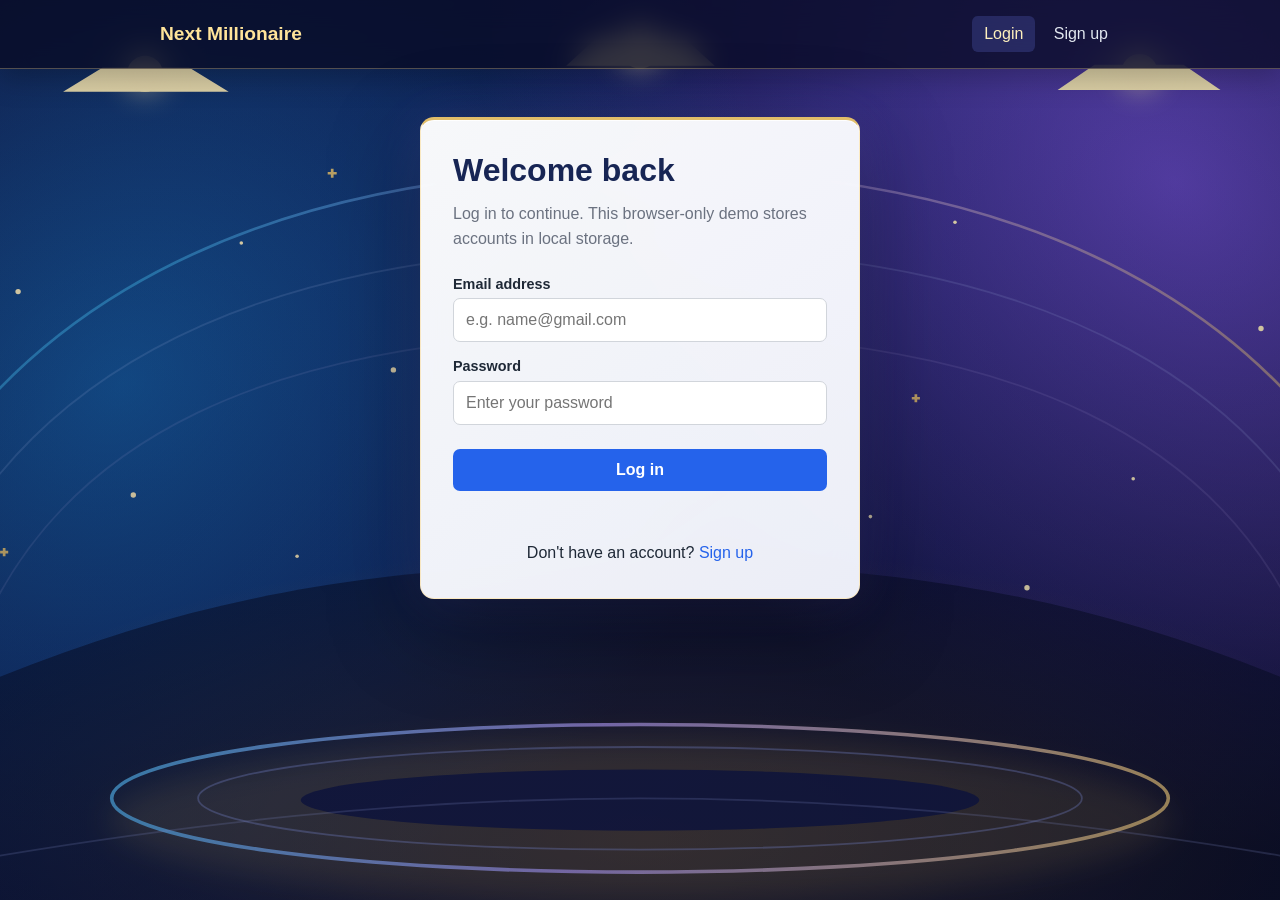
==== index.html @ 62dad1a6 "Add Next Millionaire game source Co-authored-by: Copilot <223556219+Copilot@users.noreply.github.com" ====
<!DOCTYPE html>
<html lang="en">
<head>
	<meta charset="UTF-8">
	<meta name="viewport" content="width=device-width, initial-scale=1">
	<title>Home | Next Millionaire</title>
	<!-- Shared styles define the show theme, responsive layout, and dashboard cards. -->
	<link rel="stylesheet" href="css/styles.css">
</head>
<body class="lobby-page">
	<!-- JavaScript hides login links and reveals Log out after finding a signed-in account. -->
	<header class="site-header">
		<a class="site-name" href="index.html">Next Millionaire</a>
		<nav aria-label="Main navigation">
			<a href="index.html" aria-current="page">Home</a>
			<a href="html/game.html">Game</a>
			<a href="html/leaderboard.html">Leaderboard</a>
			<a href="html/login.html" data-auth-link>Login</a>
			<a href="html/signup.html" data-auth-link>Sign up</a>
			<a href="#" id="home-logout" hidden>Log out</a>
		</nav>
	</header>
	<main>
		<!-- The lobby welcomes the player and links directly to the quiz and rankings. -->
		<section class="lobby-hero">
			<div class="lobby-copy">
				<p class="lobby-eyebrow">
					<span class="status-light"></span>
					YOUR STAGE IS READY
				</p>
				<h1 id="home-welcome">Welcome to the show!</h1>
				<p
					id="home-message"
					class="form-message is-error"
					role="status"
					aria-live="polite"
					hidden
				></p>
				<p class="lobby-description">
					The lights are on, the questions are waiting, and your million-rupee moment could be one game away.
				</p>
				<div class="actions lobby-actions">
					<a class="button lobby-play-button" href="html/game.html">
						<span aria-hidden="true">▶</span>
						Take the hot seat
					</a>
					<a class="button button-secondary lobby-board-button" href="html/leaderboard.html">
						See the leaderboard
					</a>
				</div>
				<p class="lobby-note">
					15 questions <span>·</span> 3 lifelines <span>·</span> ₹1 crore top prize
				</p>
			</div>
			<div class="lobby-art">
				<!-- Original SVG artwork keeps the trophy crisp at desktop and mobile sizes. -->
				<img src="images/welcome-trophy.svg" alt="A golden winner's trophy on a quiz-show stage">
				<div class="trophy-caption">
					<span>YOUR BIG MOMENT</span>
					<strong>Starts here</strong>
				</div>
			</div>
		</section>

		<!-- js/index.js fills these placeholders from this browser's saved accounts and scores. -->
		<section class="player-dashboard" aria-label="Your player stats">
			<div class="dashboard-heading">
				<div>
					<p class="lobby-eyebrow">CONTESTANT DASHBOARD</p>
					<h2>Your journey so far</h2>
				</div>
				<span class="local-ranking-note">Rankings saved on this browser</span>
			</div>
			<div class="player-stats">
				<article class="player-stat">
					<span class="stat-icon" aria-hidden="true">₹</span>
					<div>
						<span class="stat-label">Your best prize</span>
						<strong id="home-best-prize">Loading…</strong>
					</div>
				</article>
				<article class="player-stat">
					<span class="stat-icon rank-icon" aria-hidden="true">#</span>
					<div>
						<span class="stat-label">Your current rank</span>
						<strong id="home-player-rank">Loading…</strong>
					</div>
				</article>
				<article class="player-stat">
					<span class="stat-icon players-icon" aria-hidden="true">♙</span>
					<div>
						<span class="stat-label">Players on this browser</span>
						<strong id="home-player-count">Loading…</strong>
					</div>
				</article>
			</div>
			<p id="home-prize-message" class="dashboard-message" role="status" aria-live="polite"></p>
		</section>
	</main>
	<!-- Load the home-page script after its elements so it can update the greeting and stats. -->
	<script src="js/index.js"></script>
</body>
</html>
---- css/styles.css ----
/* ==========================================================================
   Global defaults and shared page foundation
   ========================================================================== */
/* Base page defaults make layouts predictable across browsers and screen sizes. */
* {
	box-sizing: border-box;
}

/* Shared pages use the original studio artwork with a dark overlay for contrast. */
body {
	margin: 0;
	min-height: 100vh;
	background-color: #080b25;
	background-image:
		linear-gradient(180deg, rgb(6 8 32 / 13%), rgb(8 11 37 / 30%)),
		url("../images/site-background.svg");
	background-attachment: fixed;
	background-position: center;
	background-size: cover;
	color: #1f2937;
	font-family: Arial, sans-serif;
}

/* ==========================================================================
   Shared navigation and layout
   ========================================================================== */
/* The same header and navigation appear on every page. */
.site-header {
	display: flex;
	align-items: center;
	justify-content: space-between;
	gap: 1rem;
	padding: 1rem max(1.25rem, calc((100% - 960px) / 2));
	border-bottom: 1px solid rgb(255 220 148 / 30%);
	background: rgb(8 11 37 / 78%);
	box-shadow: 0 8px 30px rgb(0 0 0 / 25%);
	backdrop-filter: blur(14px);
}

.site-name {
	color: #ffe49a;
	font-size: 1.2rem;
	font-weight: 700;
	text-decoration: none;
	white-space: nowrap;
}

nav {
	display: flex;
	flex-wrap: wrap;
	gap: 0.4rem;
}

nav a {
	padding: 0.55rem 0.75rem;
	border-radius: 6px;
	color: #e2e8f0;
	text-decoration: none;
}

nav a:hover,
nav a:focus-visible,
nav a[aria-current="page"] {
	background: rgb(118 135 255 / 20%);
	color: #fff0bd;
}

main {
	width: min(100% - 2rem, 720px);
	margin: 3rem auto;
}

/* ==========================================================================
   Shared cards, buttons, and page content
   ========================================================================== */
/* Shared content panels use a bright glass effect over the darker background. */
.card {
	padding: 2rem;
	border-radius: 14px;
	border: 1px solid rgb(255 223 151 / 56%);
	background:
		linear-gradient(145deg, rgb(255 255 255 / 97%), rgb(245 247 255 / 96%));
	box-shadow:
		0 26px 90px rgb(0 0 0 / 38%),
		0 0 52px rgb(143 132 255 / 16%),
		inset 0 1px rgb(255 255 255 / 95%);
	backdrop-filter: blur(16px);
}

.card h1,
.card h2 {
	color: #172554;
}

h1 {
	margin: 0 0 0.75rem;
	font-size: 2rem;
}

p {
	line-height: 1.6;
}

.actions {
	display: flex;
	flex-wrap: wrap;
	gap: 0.75rem;
	margin-top: 1.5rem;
}

.button,
button {
	display: inline-block;
	padding: 0.75rem 1rem;
	border: 0;
	border-radius: 7px;
	background: #2563eb;
	color: #fff;
	font: inherit;
	font-weight: 700;
	text-align: center;
	text-decoration: none;
	cursor: pointer;
}

.button:hover,
button:not(:disabled):hover {
	background: #1d4ed8;
}

.button-secondary {
	background: #e7e9f2;
	color: #1f2937;
}

.button-secondary:hover {
	background: #d1d5db;
}

/* ==========================================================================
   Account forms and shared feedback
   ========================================================================== */
/* Login and registration use the same centred card and accessible form controls. */
.form-card {
	width: min(100%, 440px);
	margin: 0 auto;
	border-top: 3px solid #e1bd69;
}

.intro {
	margin: 0 0 1.5rem;
	color: #6b7280;
}

label {
	display: block;
	margin: 1rem 0 0.4rem;
	font-size: 0.9rem;
	font-weight: 600;
}

input {
	width: 100%;
	padding: 0.75rem;
	border: 1px solid #d1d5db;
	border-radius: 7px;
	font: inherit;
}

input:focus {
	outline: 2px solid #93c5fd;
	border-color: #2563eb;
}

form button {
	width: 100%;
	margin-top: 1.5rem;
}

button:disabled {
	background: #9ca3af;
	cursor: not-allowed;
}

[hidden] {
	display: none !important;
}

.form-message {
	min-height: 1.5em;
	margin: 0.75rem 0 0;
	font-size: 0.9rem;
}

.form-message.is-error {
	color: #b91c1c;
}

.form-message.is-success {
	color: #15803d;
}

/* ==========================================================================
   Leaderboards and player rankings
   ========================================================================== */
/* Ranked rows separate position, display name, and saved prize for quick scanning. */
.leaderboard-list {
	display: grid;
	gap: 0.45rem;
	padding: 0;
	list-style: none;
}

.leaderboard-list li {
	display: grid;
	grid-template-columns: 3.5rem minmax(0, 1fr) auto;
	align-items: center;
	gap: 0.75rem;
	padding: 0.85rem 1rem;
	border: 1px solid #e5e7eb;
	border-radius: 9px;
	background: #f9fafb;
	font-variant-numeric: tabular-nums;
}

.leaderboard-list li.is-current-player {
	border-color: #d6aa4a;
	background: #fffbeb;
	box-shadow: inset 4px 0 #d6aa4a;
}

.leaderboard-rank {
	color: #6b7280;
	font-weight: 800;
}

.leaderboard-player {
	min-width: 0;
	overflow-wrap: anywhere;
	font-weight: 700;
}

.leaderboard-score {
	color: #1d4ed8;
	font-weight: 800;
	white-space: nowrap;
}

.rank-widget {
	padding-bottom: 1rem;
	border-bottom: 1px solid rgb(233 204 128 / 26%);
}

.rank-status {
	margin: 0.6rem 0;
	color: #ffe49a;
	font-size: 0.88rem;
	font-weight: 800;
	line-height: 1.5;
}

.mini-ranking {
	display: grid;
	gap: 0.35rem;
	margin: 0.6rem 0;
	padding: 0;
	list-style: none;
}

.mini-ranking li {
	display: grid;
	grid-template-columns: 2rem minmax(0, 1fr) auto;
	align-items: center;
	gap: 0.3rem;
	padding: 0.4rem 0.45rem;
	border: 1px solid transparent;
	border-radius: 6px;
	color: #dbeafe;
	font-size: 0.75rem;
}

.mini-ranking li.is-current-player {
	border-color: rgb(255 228 154 / 72%);
	background: rgb(233 204 128 / 17%);
	color: #fff0bd;
	font-weight: 800;
}

.mini-ranking-position {
	color: #ffe49a;
	font-weight: 800;
}

.mini-ranking-name {
	overflow: hidden;
	text-overflow: ellipsis;
	white-space: nowrap;
}

.mini-ranking-score {
	font-variant-numeric: tabular-nums;
	white-space: nowrap;
}

.ranking-link {
	display: inline-block;
	margin-top: 0.3rem;
	color: #2563eb;
	font-size: 0.82rem;
	text-decoration: underline;
	text-underline-offset: 3px;
}

.ranking-link:hover {
	color: #1d4ed8;
}

.player-count {
	margin: 0.5rem 0;
	font-weight: 700;
}

.form-links {
	margin-bottom: 0;
	text-align: center;
}

.form-links a {
	color: #2563eb;
	text-decoration: none;
}

.form-links a:hover {
	text-decoration: underline;
}

/* ==========================================================================
   Signed-in home page and player dashboard
   ========================================================================== */
/* Signed-in landing page: hero actions, trophy, and local player statistics. */
.lobby-page main {
	width: min(100% - 2rem, 1120px);
	margin: clamp(1.5rem, 5vw, 4rem) auto;
}

.lobby-hero {
	position: relative;
	display: grid;
	min-height: 390px;
	grid-template-columns: minmax(0, 1.05fr) minmax(280px, 0.95fr);
	align-items: center;
	overflow: hidden;
	padding: clamp(1.5rem, 5vw, 3.5rem);
	border: 1px solid rgb(255 222 151 / 58%);
	border-radius: 22px;
	background:
		radial-gradient(ellipse at 79% 41%, rgb(116 101 255 / 32%), transparent 38%),
		linear-gradient(115deg, rgb(7 12 43 / 98%), rgb(18 26 83 / 95%) 59%, rgb(33 27 94 / 94%));
	box-shadow: 0 28px 90px rgb(0 0 0 / 42%), inset 0 1px rgb(255 255 255 / 12%);
	color: #f8fafc;
}

.lobby-hero::before,
.lobby-hero::after {
	position: absolute;
	z-index: 0;
	border: 1px solid rgb(191 202 255 / 14%);
	border-radius: 50%;
	content: "";
	pointer-events: none;
}

.lobby-hero::before {
	top: -310px;
	right: -80px;
	width: 760px;
	height: 760px;
}

.lobby-hero::after {
	top: -255px;
	right: -25px;
	width: 650px;
	height: 650px;
}

.lobby-copy,
.lobby-art {
	position: relative;
	z-index: 1;
}

.lobby-copy {
	max-width: 610px;
}

.lobby-eyebrow {
	display: flex;
	align-items: center;
	gap: 0.55rem;
	margin: 0 0 1rem;
	color: #ffdf91;
	font-size: 0.75rem;
	font-weight: 800;
	letter-spacing: 0.16em;
}

.status-light {
	width: 0.55rem;
	height: 0.55rem;
	border-radius: 50%;
	background: #70f0ba;
	box-shadow: 0 0 14px rgb(112 240 186 / 80%);
}

.lobby-hero h1 {
	max-width: 590px;
	margin: 0;
	color: #fff;
	font-size: clamp(2.2rem, 5.4vw, 4.35rem);
	letter-spacing: -0.045em;
	line-height: 1.02;
	text-shadow: 0 4px 26px rgb(118 135 255 / 42%);
}

.lobby-description {
	max-width: 500px;
	margin: 1.15rem 0 0;
	color: #d6def8;
	font-size: 1.08rem;
	line-height: 1.7;
}

.lobby-actions {
	margin-top: 1.65rem;
}

.lobby-play-button {
	display: inline-flex;
	align-items: center;
	gap: 0.65rem;
	padding: 0.9rem 1.2rem;
	border: 1px solid #ffe8a8;
	background: linear-gradient(135deg, #f6d474, #dc9c35);
	box-shadow: 0 8px 24px rgb(222 166 65 / 24%);
	color: #241a41;
}

.lobby-play-button:hover,
.lobby-play-button:focus-visible {
	background: linear-gradient(135deg, #ffe9a0, #e9b74d);
	color: #241a41;
	transform: translateY(-1px);
}

.lobby-board-button {
	border: 1px solid rgb(218 226 255 / 32%);
	background: rgb(255 255 255 / 9%);
	color: #f8fafc;
}

.lobby-board-button:hover,
.lobby-board-button:focus-visible {
	background: rgb(255 255 255 / 17%);
	color: #fff;
}

.lobby-note {
	margin: 1.1rem 0 0;
	color: #b7c4e9;
	font-size: 0.82rem;
}

.lobby-note span {
	padding: 0 0.35rem;
	color: #f5ce71;
}

.lobby-art {
	display: grid;
	min-height: 330px;
	place-items: center;
}

.lobby-art::before {
	position: absolute;
	width: min(90%, 360px);
	aspect-ratio: 1;
	border: 1px solid rgb(249 217 133 / 33%);
	border-radius: 50%;
	box-shadow: 0 0 35px rgb(127 124 255 / 25%), inset 0 0 42px rgb(127 124 255 / 16%);
	content: "";
}

.lobby-art img {
	position: relative;
	width: min(100%, 440px);
	filter: drop-shadow(0 24px 30px rgb(0 0 0 / 32%));
	animation: trophy-float 5s ease-in-out infinite;
}

.trophy-caption {
	position: absolute;
	right: 0;
	bottom: 5%;
	display: grid;
	gap: 0.2rem;
	padding: 0.65rem 0.9rem;
	border: 1px solid rgb(255 230 163 / 42%);
	border-radius: 10px;
	background: rgb(8 13 44 / 72%);
	box-shadow: 0 8px 25px rgb(0 0 0 / 24%);
	text-align: right;
	backdrop-filter: blur(8px);
}

.trophy-caption span {
	color: #ffdf91;
	font-size: 0.65rem;
	font-weight: 800;
	letter-spacing: 0.12em;
}

.trophy-caption strong {
	color: #fff;
	font-size: 1rem;
}

.player-dashboard {
	margin-top: 1.25rem;
	padding: clamp(1.2rem, 3.5vw, 2rem);
	border: 1px solid rgb(255 255 255 / 16%);
	border-radius: 18px;
	background: linear-gradient(145deg, rgb(10 15 48 / 94%), rgb(17 23 67 / 91%));
	box-shadow: 0 18px 55px rgb(0 0 0 / 28%);
	color: #f8fafc;
}

.dashboard-heading {
	display: flex;
	align-items: flex-end;
	justify-content: space-between;
	gap: 1rem;
	margin-bottom: 1rem;
}

.dashboard-heading .lobby-eyebrow {
	margin-bottom: 0.35rem;
}

.dashboard-heading h2 {
	margin: 0;
	color: #fff;
	font-size: clamp(1.25rem, 3vw, 1.7rem);
}

.local-ranking-note {
	color: #aeb9dd;
	font-size: 0.78rem;
	text-align: right;
}

.player-stats {
	display: grid;
	grid-template-columns: repeat(3, minmax(0, 1fr));
	gap: 0.8rem;
}

.player-stat {
	display: flex;
	min-height: 86px;
	align-items: center;
	gap: 0.8rem;
	padding: 1rem;
	border: 1px solid rgb(198 206 255 / 17%);
	border-radius: 12px;
	background: linear-gradient(130deg, rgb(255 255 255 / 8%), rgb(255 255 255 / 3%));
}

.stat-icon {
	display: grid;
	width: 2.65rem;
	height: 2.65rem;
	flex: 0 0 2.65rem;
	place-items: center;
	border: 1px solid rgb(255 221 145 / 43%);
	border-radius: 11px;
	background: rgb(255 221 145 / 12%);
	color: #ffe19a;
	font-size: 1.25rem;
	font-weight: 800;
}

.rank-icon {
	border-color: rgb(173 157 255 / 48%);
	background: rgb(173 157 255 / 14%);
	color: #c9bcff;
}

.players-icon {
	border-color: rgb(98 209 255 / 40%);
	background: rgb(98 209 255 / 11%);
	color: #9ce4ff;
}

.player-stat div {
	display: grid;
	min-width: 0;
	gap: 0.25rem;
}

.stat-label {
	color: #b7c4e9;
	font-size: 0.78rem;
}

.player-stat strong {
	overflow: hidden;
	color: #fff;
	font-size: clamp(1rem, 2vw, 1.35rem);
	text-overflow: ellipsis;
	white-space: nowrap;
}

.dashboard-message {
	min-height: 1.5rem;
	margin: 0.9rem 0 0;
	color: #ffdf91;
	font-size: 0.9rem;
}

.lobby-page .form-message.is-error {
	color: #fecaca;
}

@keyframes trophy-float {
	0%, 100% {
		transform: translateY(0);
	}
	50% {
		transform: translateY(-9px);
	}
}

/* ==========================================================================
   Quiz layout, controls, and prize ladder
   ========================================================================== */
/* Quiz layout: answer grid, lifelines, rank panel, and prize ladder. */
.game-main {
	width: min(100% - 2rem, 1040px);
}

.game-card {
	padding: clamp(1.25rem, 4vw, 2.5rem);
}

.game-heading {
	max-width: 700px;
	margin-bottom: 2rem;
}

.game-heading h1 {
	color: #172554;
}

.eyebrow {
	margin: 0 0 0.5rem;
	color: #b7791f;
	font-size: 0.78rem;
	font-weight: 800;
	letter-spacing: 0.14em;
}

.game-intro {
	max-width: 700px;
	padding: 1.5rem;
	border: 1px solid #dbeafe;
	border-radius: 12px;
	background: linear-gradient(135deg, #f8fbff, #eff6ff);
}

.game-rules {
	padding-left: 1.25rem;
	color: #4b5563;
	line-height: 1.8;
}

.quiz-layout {
	display: grid;
	grid-template-columns: minmax(0, 1fr) 245px;
	align-items: start;
	gap: 1.5rem;
}

.quiz-main {
	min-width: 0;
}

.quiz-topline {
	display: flex;
	flex-wrap: wrap;
	justify-content: space-between;
	gap: 0.5rem;
}

.quiz-badge {
	margin: 0;
	padding: 0.45rem 0.7rem;
	border-radius: 999px;
	background: #eff6ff;
	color: #1e3a8a;
	font-size: 0.88rem;
	font-weight: 700;
}

.player-greeting {
	margin: 1rem 0 0.4rem;
	color: #6b7280;
	font-size: 0.9rem;
}

.question-text {
	min-height: 3.2em;
	margin: 0 0 1rem;
	color: #172554;
	font-size: clamp(1.25rem, 3vw, 1.65rem);
	line-height: 1.35;
}

.answer-options {
	display: grid;
	grid-template-columns: repeat(2, minmax(0, 1fr));
	gap: 0.7rem;
}

.answer-option {
	display: flex;
	min-height: 58px;
	align-items: center;
	gap: 0.75rem;
	padding: 0.7rem;
	border: 1px solid #cbd5e1;
	background: #fff;
	color: #1f2937;
	text-align: left;
}

.answer-option:not(:disabled):hover {
	border-color: #2563eb;
	background: #eff6ff;
}

.answer-letter {
	display: grid;
	width: 2rem;
	height: 2rem;
	flex: 0 0 2rem;
	place-items: center;
	border-radius: 50%;
	background: #eff6ff;
	color: #1d4ed8;
}

.answer-text {
	line-height: 1.35;
}

.answer-option.is-correct {
	border-color: #15803d;
	background: #f0fdf4;
	color: #166534;
}

.answer-option.is-incorrect {
	border-color: #b91c1c;
	background: #fef2f2;
	color: #991b1b;
}

.answer-option:disabled {
	cursor: default;
}

.game-message {
	min-height: 1.5rem;
	margin: 0.75rem 0 0;
	font-weight: 700;
}

.lifeline-area {
	margin-top: 1.5rem;
	padding-top: 1rem;
	border-top: 1px solid #e5e7eb;
}

.lifeline-area h3 {
	margin: 0 0 0.75rem;
	font-size: 1rem;
}

.lifeline-buttons {
	display: flex;
	flex-wrap: wrap;
	gap: 0.5rem;
}

.lifeline-button {
	padding: 0.6rem 0.75rem;
	background: #312e81;
	font-size: 0.88rem;
}

.lifeline-button:not(:disabled):hover {
	background: #4338ca;
}

.lifeline-button:disabled {
	background: #9ca3af;
	cursor: not-allowed;
}

.lifeline-message {
	min-height: 1.5rem;
	margin: 0.65rem 0 0;
	color: #4338ca;
	font-size: 0.9rem;
}

.quit-button {
	margin-top: 1rem;
	background: #e5e7eb;
	color: #374151;
}

.quit-button:not(:disabled):hover {
	background: #d1d5db;
}

.ladder-panel {
	padding: 1rem;
	border: 1px solid #e5e7eb;
	border-radius: 12px;
	background: #f8fafc;
}

.ladder-panel h2 {
	margin: 0;
	color: #172554;
	font-size: 1.15rem;
}

.ladder-legend {
	margin: 0.4rem 0 0.75rem;
	color: #6b7280;
	font-size: 0.78rem;
}

.prize-ladder {
	display: flex;
	flex-direction: column;
	gap: 0.2rem;
	margin: 0;
	padding: 0;
	list-style: none;
}

.prize-ladder li {
	padding: 0.27rem 0.5rem;
	border-radius: 5px;
	color: #4b5563;
	font-size: 0.85rem;
	font-variant-numeric: tabular-nums;
	text-align: right;
}

.prize-ladder li.is-milestone {
	color: #92400e;
	font-weight: 700;
}

.prize-ladder li.is-current {
	background: #1d4ed8;
	color: #fff;
	font-weight: 800;
}

.game-result {
	max-width: 680px;
	padding: clamp(1.25rem, 4vw, 2rem);
	border: 1px solid #dbeafe;
	border-radius: 12px;
	background: #f8fbff;
}

.game-result h2 {
	margin: 0 0 0.75rem;
	color: #172554;
	font-size: clamp(1.5rem, 4vw, 2rem);
}

.game-result .form-message.is-error,
.game-intro .form-message.is-error {
	color: #b91c1c;
}

/* ==========================================================================
   Quiz-show theme overrides
   ========================================================================== */
/* The quiz overrides the shared background with its own illustrated studio scene. */
.quiz-show-page {
	background-color: #070b23;
	background-image:
		linear-gradient(180deg, rgb(5 8 27 / 50%), rgb(5 8 27 / 28%) 48%, rgb(5 8 27 / 72%)),
		url("../images/quiz-show-studio.svg");
	background-attachment: fixed;
	background-position: center;
	background-size: cover;
	color: #f8fafc;
}

.quiz-show-page .site-header {
	border-bottom: 1px solid rgb(255 222 151 / 26%);
	background: rgb(5 8 31 / 88%);
	box-shadow: 0 8px 30px rgb(0 0 0 / 24%);
	backdrop-filter: blur(14px);
}

.quiz-show-page .site-name {
	color: #ffe4a0;
}

.quiz-show-page nav a {
	color: #e2e8f0;
}

.quiz-show-page nav a:hover,
.quiz-show-page nav a:focus-visible,
.quiz-show-page nav a[aria-current="page"] {
	background: rgb(118 135 255 / 20%);
	color: #fff0bd;
}

.quiz-show-page .game-card {
	overflow: hidden;
	border: 1px solid rgb(233 204 128 / 54%);
	background:
		radial-gradient(ellipse at 50% 0, rgb(72 86 185 / 25%), transparent 54%),
		linear-gradient(145deg, rgb(8 14 49 / 96%), rgb(10 16 57 / 92%));
	box-shadow: 0 28px 80px rgb(0 0 0 / 44%), inset 0 0 44px rgb(84 116 255 / 7%);
	color: #f8fafc;
}

.quiz-show-page .game-heading h1,
.quiz-show-page .game-result h2,
.quiz-show-page .ladder-panel h2,
.quiz-show-page .rank-widget h2 {
	color: #fff0bd;
}

.quiz-show-page .game-heading .intro,
.quiz-show-page .game-rules,
.quiz-show-page .player-greeting,
.quiz-show-page .ladder-legend {
	color: #cbd5e1;
}

.quiz-show-page .game-intro,
.quiz-show-page .game-result {
	border-color: rgb(118 135 255 / 40%);
	background: linear-gradient(140deg, rgb(23 34 96 / 88%), rgb(10 17 57 / 93%));
	color: #f8fafc;
}

.sound-control {
	display: flex;
	align-items: center;
	justify-content: flex-end;
	gap: 0.8rem;
	margin-bottom: 1.5rem;
}

.sound-control button {
	min-width: 105px;
	padding: 0.55rem 0.8rem;
	border: 1px solid #eed48d;
	background: #202e73;
	color: #fff0bd;
}

.sound-control button:hover {
	background: #334492;
}

.sound-control span {
	color: #cbd5e1;
	font-size: 0.8rem;
}

.sound-control span.is-error {
	color: #fecaca;
}

.quiz-show-page .eyebrow {
	color: #f4cf75;
}

.quiz-show-page .quiz-badge {
	border: 1px solid rgb(183 196 255 / 32%);
	background: rgb(80 91 173 / 35%);
	color: #f7e6aa;
}

.quiz-show-page .question-text {
	color: #fff;
	text-shadow: 0 2px 18px rgb(100 149 255 / 28%);
}

.quiz-show-page .answer-option {
	border: 1px solid rgb(193 202 255 / 42%);
	background: linear-gradient(110deg, rgb(22 36 102 / 96%), rgb(13 23 73 / 96%));
	color: #fff;
}

.quiz-show-page .answer-option:not(:disabled):hover {
	border-color: #ffe49a;
	background: linear-gradient(110deg, rgb(46 66 151 / 98%), rgb(23 38 108 / 98%));
}

.quiz-show-page .answer-letter {
	background: rgb(233 204 128 / 16%);
	color: #ffe49a;
}

.quiz-show-page .answer-option.is-correct {
	border-color: #86efac;
	background: linear-gradient(110deg, #166534, #14532d);
	color: #fff;
}

.quiz-show-page .answer-option.is-incorrect {
	border-color: #fca5a5;
	background: linear-gradient(110deg, #991b1b, #7f1d1d);
	color: #fff;
}

.quiz-show-page .lifeline-area {
	border-color: rgb(193 202 255 / 24%);
}

.quiz-show-page .lifeline-area h3 {
	color: #fff0bd;
}

.quiz-show-page .lifeline-button {
	border: 1px solid rgb(193 202 255 / 42%);
	background: #25347f;
}

.quiz-show-page .lifeline-button:not(:disabled):hover {
	background: #394da9;
}

.quiz-show-page .lifeline-message {
	color: #d9c5ff;
}

.quiz-show-page .quit-button {
	background: rgb(226 232 240 / 13%);
	color: #e2e8f0;
}

.quiz-show-page .quit-button:not(:disabled):hover {
	background: rgb(226 232 240 / 23%);
}

.quiz-show-page .ladder-panel {
	border-color: rgb(233 204 128 / 34%);
	background: rgb(6 11 39 / 76%);
}

.quiz-show-page .prize-ladder li {
	color: #cbd5e1;
}

.quiz-show-page .prize-ladder li.is-milestone {
	color: #ffe49a;
}

.quiz-show-page .prize-ladder li.is-current {
	background: linear-gradient(90deg, #b9852d, #edcf77);
	color: #1b1640;
	box-shadow: 0 0 16px rgb(237 207 119 / 24%);
}

.quiz-show-page .game-message,
.quiz-show-page .form-message {
	color: #dbeafe;
}

.quiz-show-page .form-message.is-error {
	color: #fecaca;
}

@media (max-width: 640px) {
	/* On phones, stack the navigation and quiz columns and prevent fixed backgrounds. */
	body {
		background-attachment: scroll;
	}

	.site-header {
		align-items: flex-start;
		flex-direction: column;
		padding: 1rem;
	}

	.prize-widget {
		padding-top: 1rem;
	}

	main {
		margin: 1.5rem auto;
	}

	.card {
		padding: 1.5rem;
	}

	.lobby-page main {
		width: min(100% - 1.25rem, 1120px);
		margin: 1rem auto;
	}

	.lobby-hero {
		grid-template-columns: 1fr;
		padding: 1.4rem;
	}

	.lobby-art {
		min-height: 230px;
		margin-top: 0.5rem;
	}

	.lobby-art img {
		width: min(82%, 300px);
	}

	.trophy-caption {
		right: 0;
		bottom: 0;
	}

	.dashboard-heading {
		align-items: flex-start;
		flex-direction: column;
		gap: 0.3rem;
	}

	.local-ranking-note {
		text-align: left;
	}

	.player-stats {
		grid-template-columns: 1fr;
	}

	.quiz-layout {
		grid-template-columns: 1fr;
	}

	.answer-options {
		grid-template-columns: 1fr;
	}

	.prize-ladder {
		display: grid;
		grid-template-columns: repeat(2, minmax(0, 1fr));
	}

	.prize-ladder li {
		text-align: left;
	}

	.quiz-show-page .ladder-panel {
		display: grid;
		grid-template-columns: 1fr;
		align-items: start;
		gap: 0;
	}

	.rank-widget {
		padding-right: 0;
		padding-bottom: 1rem;
		border-right: 0;
		border-bottom: 1px solid rgb(233 204 128 / 26%);
	}

	.sound-control {
		align-items: flex-end;
		flex-direction: column;
		gap: 0.4rem;
	}
}

@media (prefers-reduced-motion: reduce) {
	/* Respect the operating system setting for players who prefer less animation. */
	*,
	*::before,
	*::after {
		scroll-behavior: auto !important;
		animation-duration: 0.01ms !important;
		animation-iteration-count: 1 !important;
		transition-duration: 0.01ms !important;
	}
	.lobby-art img {
		animation: none;
	}
}
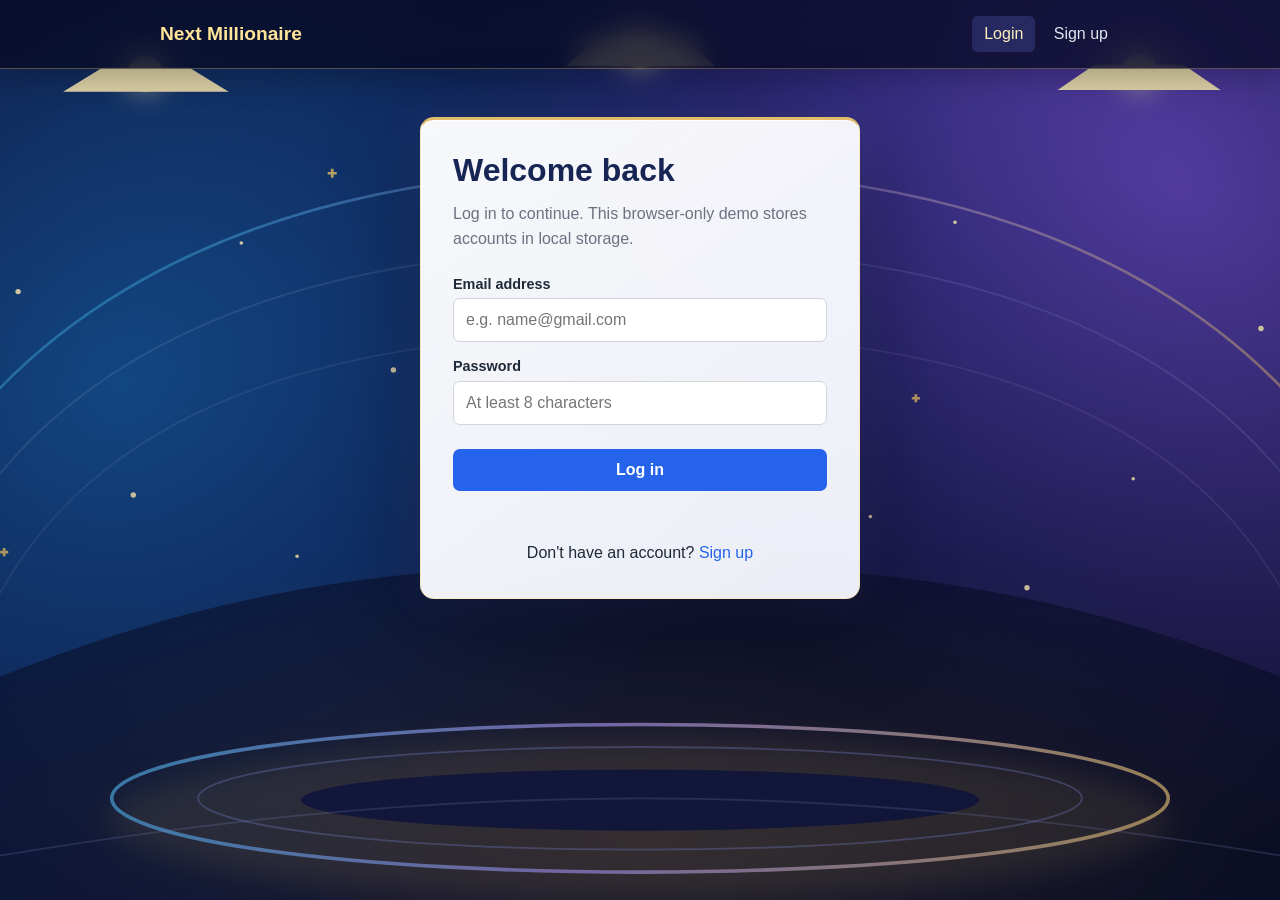
==== commit 88c1d167: "Organize project code and documentation Document the project layout, local setup, question format, g" ====
--- a/index.html
+++ b/index.html
@@ -1,5 +1,6 @@
 <!DOCTYPE html>
 <html lang="en">
+
 <head>
 	<meta charset="UTF-8">
 	<meta name="viewport" content="width=device-width, initial-scale=1">
@@ -7,6 +8,7 @@
 	<!-- Shared styles define the show theme, responsive layout, and dashboard cards. -->
 	<link rel="stylesheet" href="css/styles.css">
 </head>
+
 <body class="lobby-page">
 	<!-- JavaScript hides login links and reveals Log out after finding a signed-in account. -->
 	<header class="site-header">
@@ -29,13 +31,7 @@
 					YOUR STAGE IS READY
 				</p>
 				<h1 id="home-welcome">Welcome to the show!</h1>
-				<p
-					id="home-message"
-					class="form-message is-error"
-					role="status"
-					aria-live="polite"
-					hidden
-				></p>
+				<p id="home-message" class="form-message is-error" role="status" aria-live="polite" hidden></p>
 				<p class="lobby-description">
 					The lights are on, the questions are waiting, and your million-rupee moment could be one game away.
 				</p>
@@ -100,4 +96,5 @@
 	<!-- Load the home-page script after its elements so it can update the greeting and stats. -->
 	<script src="js/index.js"></script>
 </body>
-</html>
+
+</html>
--- a/css/styles.css
+++ b/css/styles.css
@@ -634,9 +634,12 @@
 }
 
 @keyframes trophy-float {
-	0%, 100% {
+
+	0%,
+	100% {
 		transform: translateY(0);
 	}
+
 	50% {
 		transform: translateY(-9px);
 	}
@@ -799,15 +802,27 @@
 }
 
 .lifeline-buttons {
-	display: flex;
-	flex-wrap: wrap;
+	display: grid;
+	grid-template-columns: repeat(3, minmax(0, 1fr));
 	gap: 0.5rem;
 }
 
+.lifeline-option {
+	min-width: 0;
+}
+
 .lifeline-button {
+	width: 100%;
 	padding: 0.6rem 0.75rem;
 	background: #312e81;
 	font-size: 0.88rem;
+}
+
+.lifeline-option p {
+	margin: 0.45rem 0 0;
+	color: #6b7280;
+	font-size: 0.78rem;
+	line-height: 1.45;
 }
 
 .lifeline-button:not(:disabled):hover {
@@ -1056,6 +1071,10 @@
 	background: #25347f;
 }
 
+.quiz-show-page .lifeline-option p {
+	color: #cbd5e1;
+}
+
 .quiz-show-page .lifeline-button:not(:disabled):hover {
 	background: #394da9;
 }
@@ -1102,6 +1121,7 @@
 }
 
 @media (max-width: 640px) {
+
 	/* On phones, stack the navigation and quiz columns and prevent fixed backgrounds. */
 	body {
 		background-attachment: scroll;
@@ -1164,6 +1184,10 @@
 	}
 
 	.quiz-layout {
+		grid-template-columns: 1fr;
+	}
+
+	.lifeline-buttons {
 		grid-template-columns: 1fr;
 	}
 
@@ -1202,6 +1226,7 @@
 }
 
 @media (prefers-reduced-motion: reduce) {
+
 	/* Respect the operating system setting for players who prefer less animation. */
 	*,
 	*::before,
@@ -1211,6 +1236,7 @@
 		animation-iteration-count: 1 !important;
 		transition-duration: 0.01ms !important;
 	}
+
 	.lobby-art img {
 		animation: none;
 	}
